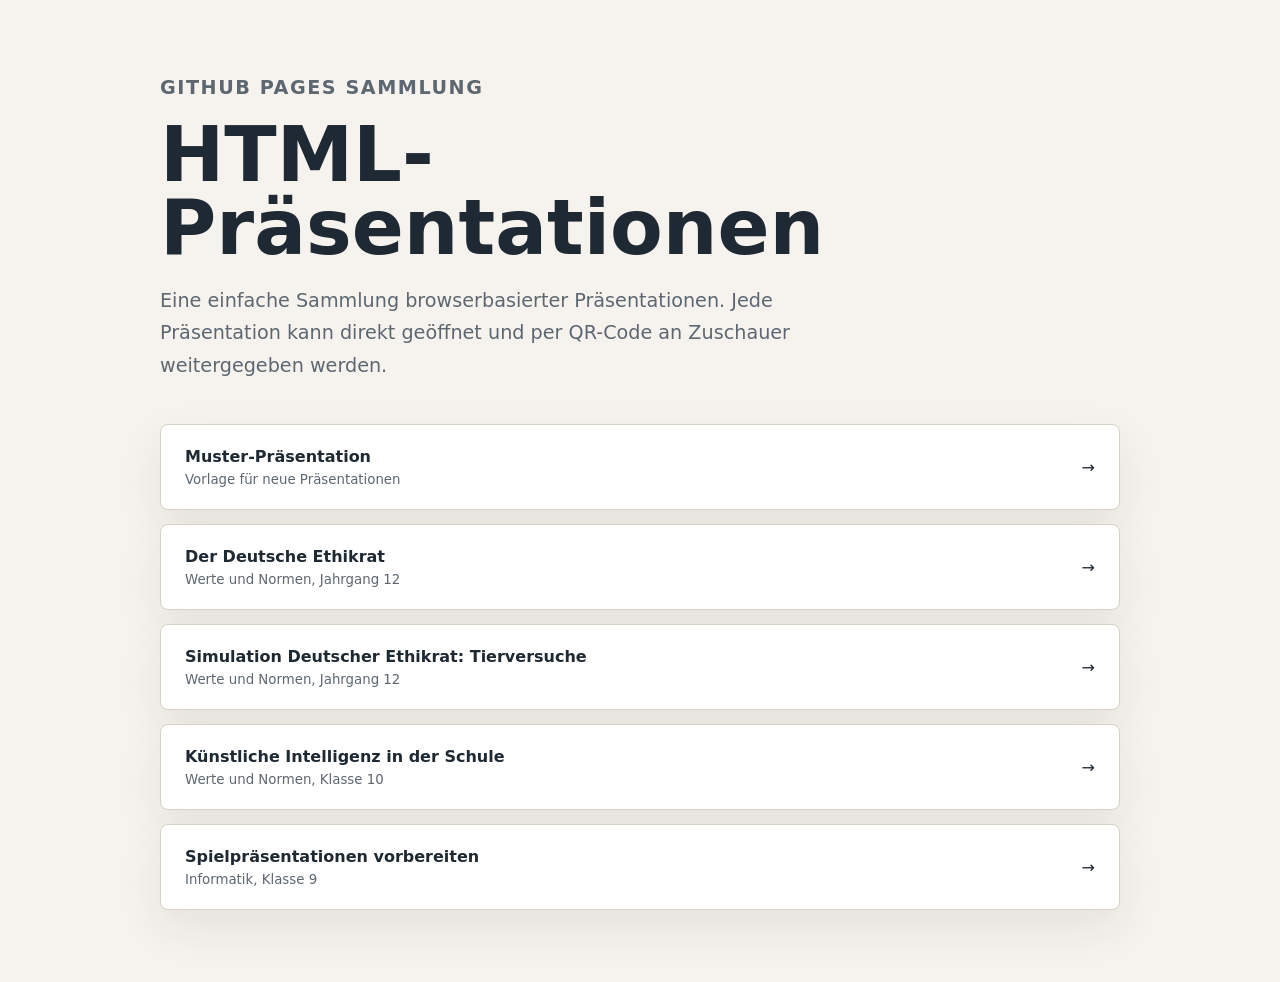
==== index.html @ 8528c641 "Add game presentation workshop deck" ====
<!doctype html>
<html lang="de">
  <head>
    <meta charset="utf-8">
    <meta name="viewport" content="width=device-width, initial-scale=1">
    <title>HTML-Präsentationen</title>
    <link rel="stylesheet" href="assets/styles.css">
  </head>
  <body class="home">
    <main class="home-shell">
      <section class="intro">
        <p class="eyebrow">GitHub Pages Sammlung</p>
        <h1>HTML-Präsentationen</h1>
        <p>
          Eine einfache Sammlung browserbasierter Präsentationen. Jede Präsentation
          kann direkt geöffnet und per QR-Code an Zuschauer weitergegeben werden.
        </p>
      </section>

      <section class="presentation-list" aria-label="Präsentationen">
        <a class="presentation-link" href="praesentationen/muster-praesentation/">
          <span>
            <strong>Muster-Präsentation</strong>
            <small>Vorlage für neue Präsentationen</small>
          </span>
          <span aria-hidden="true">→</span>
        </a>
        <a class="presentation-link" href="praesentationen/deutscher-ethikrat/">
          <span>
            <strong>Der Deutsche Ethikrat</strong>
            <small>Werte und Normen, Jahrgang 12</small>
          </span>
          <span aria-hidden="true">→</span>
        </a>
        <a class="presentation-link" href="praesentationen/ethikrat-tierversuche/">
          <span>
            <strong>Simulation Deutscher Ethikrat: Tierversuche</strong>
            <small>Werte und Normen, Jahrgang 12</small>
          </span>
          <span aria-hidden="true">→</span>
        </a>
        <a class="presentation-link" href="praesentationen/ki-in-der-schule/">
          <span>
            <strong>Künstliche Intelligenz in der Schule</strong>
            <small>Werte und Normen, Klasse 10</small>
          </span>
          <span aria-hidden="true">→</span>
        </a>
        <a class="presentation-link" href="praesentationen/spielpraesentation-klasse-9/">
          <span>
            <strong>Spielpräsentationen vorbereiten</strong>
            <small>Informatik, Klasse 9</small>
          </span>
          <span aria-hidden="true">→</span>
        </a>
      </section>
    </main>
  </body>
</html>
---- assets/styles.css ----
:root {
  color-scheme: light;
  --bg: #f6f3ee;
  --ink: #1f2933;
  --muted: #5d6772;
  --line: #d8d1c7;
  --panel: #ffffff;
  --accent: #0f766e;
  --accent-dark: #134e4a;
  --warm: #c2410c;
  --blue: #2563eb;
  --gold: #b45309;
}

* {
  box-sizing: border-box;
}

html,
body {
  margin: 0;
  min-height: 100%;
}

body {
  font-family:
    Inter, ui-sans-serif, system-ui, -apple-system, BlinkMacSystemFont, "Segoe UI",
    sans-serif;
  background: var(--bg);
  color: var(--ink);
}

a {
  color: inherit;
}

.home-shell {
  width: min(960px, calc(100% - 40px));
  margin: 0 auto;
  padding: 72px 0;
}

.intro {
  max-width: 720px;
}

.eyebrow {
  margin: 0 0 14px;
  color: var(--accent-dark);
  font-size: 0.82rem;
  font-weight: 800;
  letter-spacing: 0.08em;
  text-transform: uppercase;
}

h1,
h2,
h3,
p {
  margin-top: 0;
}

h1 {
  margin-bottom: 20px;
  font-size: clamp(2.7rem, 6vw, 5.8rem);
  line-height: 0.95;
}

.intro p {
  color: var(--muted);
  font-size: 1.2rem;
  line-height: 1.7;
}

.presentation-list {
  display: grid;
  gap: 14px;
  margin-top: 42px;
}

.presentation-link {
  display: flex;
  align-items: center;
  justify-content: space-between;
  gap: 24px;
  padding: 22px 24px;
  border: 1px solid var(--line);
  border-radius: 8px;
  background: var(--panel);
  text-decoration: none;
  box-shadow: 0 18px 45px rgb(31 41 51 / 8%);
}

.presentation-link strong,
.presentation-link small {
  display: block;
}

.presentation-link small {
  margin-top: 6px;
  color: var(--muted);
}

.home-actions {
  display: flex;
  flex-wrap: wrap;
  gap: 12px;
  margin-top: 32px;
}

.button-link {
  display: inline-flex;
  align-items: center;
  justify-content: center;
  min-height: 44px;
  padding: 0 18px;
  border-radius: 8px;
  background: var(--ink);
  color: #ffffff;
  font-weight: 800;
  text-decoration: none;
}

.button-link.secondary {
  border: 1px solid var(--line);
  background: #ffffff;
  color: var(--ink);
}

.deck {
  overflow: hidden;
}

.deck-ready [data-step] {
  opacity: 0;
  transform: translateY(16px);
  transition:
    opacity 220ms ease,
    transform 220ms ease;
}

.deck-ready [data-step].is-visible {
  opacity: 1;
  transform: translateY(0);
}

.slides {
  display: flex;
  width: 100vw;
  height: 100vh;
  overflow-x: auto;
  overflow-y: hidden;
  scroll-snap-type: x mandatory;
  scroll-behavior: smooth;
}

.slide {
  display: grid;
  flex: 0 0 100vw;
  min-width: 100vw;
  height: 100vh;
  padding: 7vh 8vw;
  scroll-snap-align: start;
}

.slide-inner {
  align-self: center;
  max-width: 980px;
}

.slide-inner.wide {
  max-width: 1180px;
}

.slide.center .slide-inner {
  justify-self: center;
  text-align: center;
}

.slide.title {
  background:
    linear-gradient(135deg, rgb(15 118 110 / 12%), transparent 40%),
    var(--bg);
}

.slide.content {
  background: #ffffff;
}

.slide.agenda {
  background: #ffffff;
}

.slide.image {
  grid-template-columns: minmax(0, 0.85fr) minmax(320px, 1.15fr);
  gap: 52px;
  align-items: center;
  background: #fff8ed;
}

.slide.split {
  grid-template-columns: minmax(0, 1.2fr) minmax(280px, 0.8fr);
  gap: 48px;
  align-items: center;
  background: #eef5f3;
}

.slide.quote {
  background: #1f2933;
  color: #ffffff;
}

.slide.qr {
  background:
    linear-gradient(135deg, rgb(194 65 12 / 10%), transparent 42%),
    #ffffff;
}

.slide h1 {
  max-width: 920px;
}

.slide h2 {
  margin-bottom: 24px;
  font-size: clamp(2rem, 4vw, 4.4rem);
  line-height: 1;
}

.slide p,
.slide li {
  color: var(--muted);
  font-size: clamp(1.1rem, 2vw, 1.8rem);
  line-height: 1.5;
}

.slide.quote p,
.slide.quote li {
  color: rgb(255 255 255 / 76%);
}

.lead {
  max-width: 820px;
  font-size: clamp(1.25rem, 2.1vw, 2rem);
}

.slide ul {
  display: grid;
  gap: 14px;
  padding-left: 1.2em;
}

.agenda-list {
  display: grid;
  gap: 14px;
  margin: 34px 0 0;
  padding: 0;
  list-style: none;
}

.agenda-list li {
  display: grid;
  grid-template-columns: 64px minmax(0, 1fr);
  gap: 18px;
  align-items: start;
  padding: 18px 0;
  border-top: 1px solid var(--line);
}

.agenda-list span {
  display: grid;
  place-items: center;
  width: 48px;
  height: 48px;
  border-radius: 999px;
  background: #e7f2f0;
  color: var(--accent-dark);
  font-weight: 900;
}

.agenda-list strong {
  display: block;
  color: var(--ink);
  font-size: clamp(1.2rem, 2vw, 1.8rem);
}

.agenda-list small {
  display: block;
  margin-top: 4px;
  color: var(--muted);
  font-size: clamp(1rem, 1.4vw, 1.2rem);
  line-height: 1.4;
}

.stat-grid {
  display: grid;
  grid-template-columns: repeat(3, minmax(0, 1fr));
  gap: 18px;
  margin-top: 34px;
}

.stat {
  min-height: 172px;
  padding: 24px;
  border-radius: 8px;
  background: var(--panel);
  box-shadow: 0 18px 45px rgb(31 41 51 / 9%);
}

.stat strong {
  display: block;
  color: var(--accent-dark);
  font-size: clamp(2rem, 3.5vw, 4rem);
  line-height: 1;
}

.stat span {
  display: block;
  margin-top: 16px;
  color: var(--muted);
  font-size: clamp(1rem, 1.5vw, 1.25rem);
  line-height: 1.35;
}

.image-panel {
  min-height: min(58vh, 520px);
  border-radius: 8px;
  background:
    linear-gradient(135deg, rgb(15 118 110 / 88%), rgb(37 99 235 / 78%)),
    repeating-linear-gradient(
      135deg,
      rgb(255 255 255 / 16%) 0,
      rgb(255 255 255 / 16%) 2px,
      transparent 2px,
      transparent 16px
    );
  box-shadow: 0 24px 60px rgb(31 41 51 / 16%);
}

.two-column {
  display: grid;
  grid-template-columns: repeat(2, minmax(0, 1fr));
  gap: 34px;
  margin-top: 34px;
}

.text-panel {
  padding: 26px;
  border-radius: 8px;
  background: #ffffff;
  box-shadow: 0 18px 45px rgb(31 41 51 / 9%);
}

.text-panel h3 {
  margin-bottom: 12px;
  font-size: clamp(1.35rem, 2vw, 2rem);
}

.text-panel p {
  font-size: clamp(1rem, 1.4vw, 1.2rem);
}

.quote-mark {
  margin-bottom: 24px;
  color: #fbbf24;
  font-size: clamp(4rem, 8vw, 8rem);
  font-weight: 900;
  line-height: 0.75;
}

.quote-text {
  max-width: 960px;
  color: #ffffff;
  font-size: clamp(2rem, 4.3vw, 4.8rem);
  line-height: 1.05;
}

.quote-source {
  margin-top: 28px;
  color: rgb(255 255 255 / 70%);
  font-size: clamp(1rem, 1.5vw, 1.35rem);
}

.note-box {
  border-left: 8px solid var(--accent);
  padding: 24px 28px;
  border-radius: 8px;
  background: #ffffff;
  box-shadow: 0 18px 45px rgb(31 41 51 / 10%);
}

.qr-placeholder {
  display: grid;
  place-items: center;
  aspect-ratio: 1;
  width: min(280px, 70vw);
  border: 3px dashed var(--line);
  border-radius: 8px;
  color: var(--muted);
  font-weight: 800;
  text-align: center;
}

.qr-content {
  display: grid;
  grid-template-columns: minmax(0, 1fr) minmax(240px, 320px);
  gap: 52px;
  align-items: center;
}

.deck-nav {
  position: fixed;
  right: 18px;
  bottom: 18px;
  display: flex;
  gap: 8px;
}

.deck-nav a {
  display: grid;
  place-items: center;
  width: 42px;
  height: 42px;
  border: 1px solid var(--line);
  border-radius: 999px;
  background: rgb(255 255 255 / 86%);
  color: var(--ink);
  font-size: 1.2rem;
  text-decoration: none;
}

.deck-nav a.is-active {
  border-color: var(--accent);
  background: var(--accent);
  color: #ffffff;
}

.slide-count {
  position: fixed;
  left: 18px;
  bottom: 24px;
  padding: 7px 11px;
  border-radius: 999px;
  background: rgb(255 255 255 / 86%);
  color: var(--muted);
  font-size: 0.82rem;
  font-weight: 800;
}

.speaker-notes {
  position: fixed;
  right: 18px;
  bottom: 76px;
  z-index: 20;
  display: none;
  width: min(480px, calc(100vw - 36px));
  max-height: min(42vh, 360px);
  overflow: auto;
  padding: 18px 20px;
  border: 1px solid rgb(31 41 51 / 18%);
  border-radius: 8px;
  background: rgb(255 255 255 / 94%);
  box-shadow: 0 22px 70px rgb(31 41 51 / 22%);
  color: var(--ink);
}

.speaker-notes strong {
  display: block;
  margin-bottom: 8px;
  color: var(--accent-dark);
  font-size: 0.8rem;
  letter-spacing: 0.08em;
  text-transform: uppercase;
}

.speaker-notes p {
  margin-bottom: 10px;
  color: var(--muted);
  font-size: 1rem;
  line-height: 1.45;
}

.notes-visible .slide.is-active .speaker-notes {
  display: block;
}

@media (max-width: 760px) {
  .home-shell {
    width: min(100% - 28px, 960px);
    padding: 42px 0;
  }

  .slide,
  .slide.split,
  .slide.image {
    grid-template-columns: 1fr;
    padding: 52px 24px;
  }

  .slide-inner {
    align-self: start;
  }

  .stat-grid,
  .two-column,
  .qr-content {
    grid-template-columns: 1fr;
  }

  .image-panel {
    min-height: 280px;
  }

  .deck-nav {
    right: 12px;
    bottom: 12px;
  }

  .deck-nav a {
    width: 36px;
    height: 36px;
    font-size: 1rem;
  }

  .speaker-notes {
    right: 12px;
    bottom: 62px;
    width: calc(100vw - 24px);
  }
}
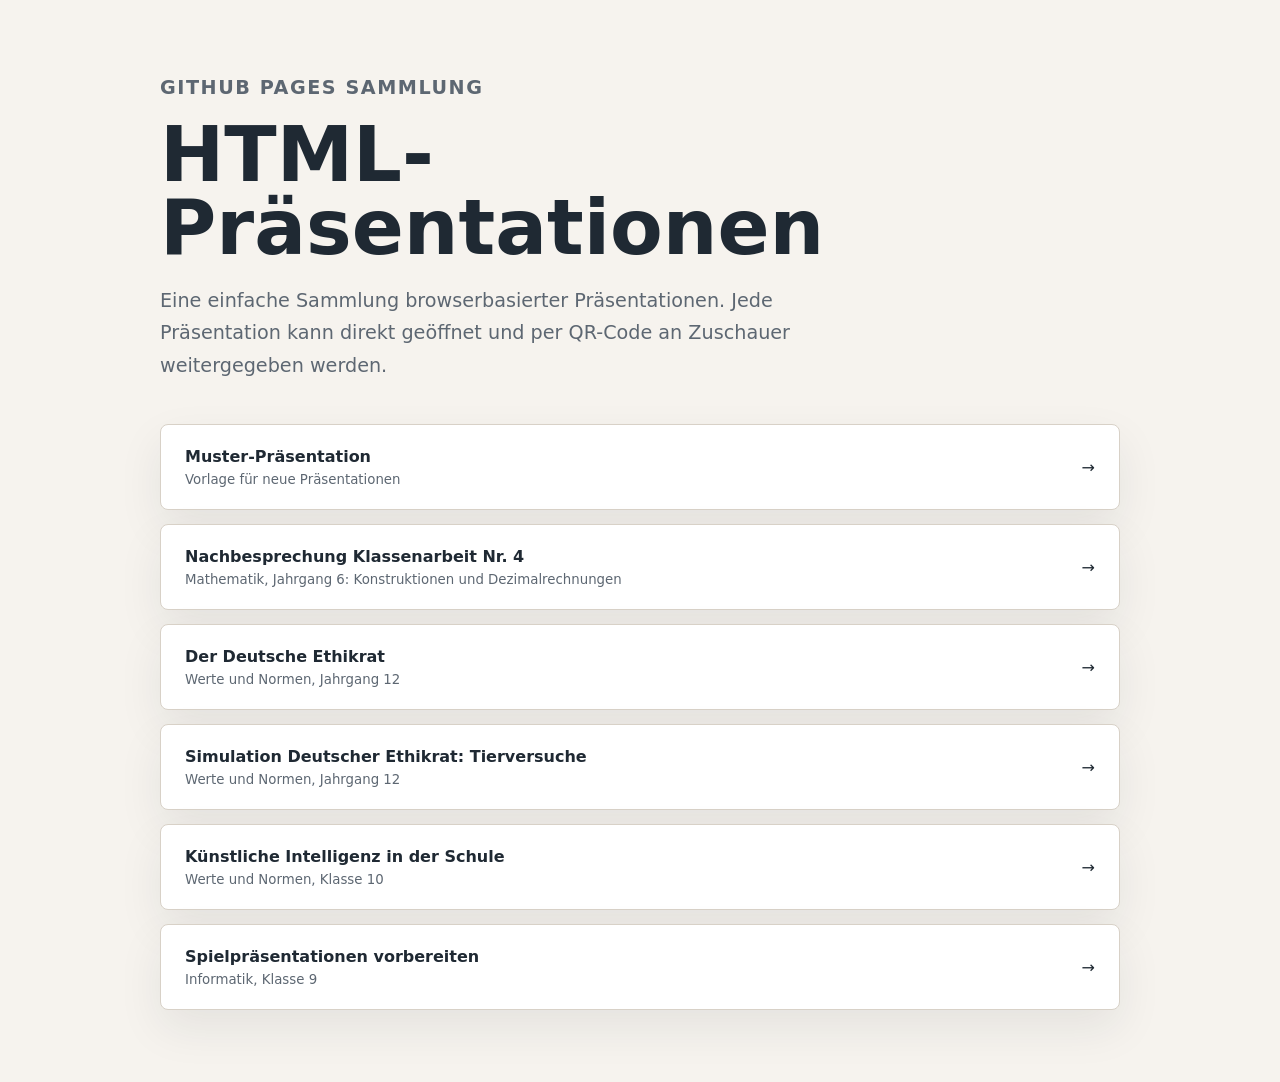
==== commit 11d6b319: "Add math exam review presentation" ====
--- a/index.html
+++ b/index.html
@@ -22,6 +22,13 @@
           <span>
             <strong>Muster-Präsentation</strong>
             <small>Vorlage für neue Präsentationen</small>
+          </span>
+          <span aria-hidden="true">→</span>
+        </a>
+        <a class="presentation-link" href="praesentationen/klausur-4-erwartungshorizont/">
+          <span>
+            <strong>Nachbesprechung Klassenarbeit Nr. 4</strong>
+            <small>Mathematik, Jahrgang 6: Konstruktionen und Dezimalrechnungen</small>
           </span>
           <span aria-hidden="true">→</span>
         </a>
--- a/assets/styles.css
+++ b/assets/styles.css
@@ -407,14 +407,28 @@
   align-items: center;
 }
 
-.deck-nav {
+.deck-nav-shell {
   position: fixed;
   right: 18px;
   bottom: 18px;
+  z-index: 16;
+  display: flex;
+  align-items: center;
+  gap: 8px;
+}
+
+.deck-nav {
   display: flex;
   gap: 8px;
-}
-
+  max-width: min(70vw, 520px);
+  overflow: hidden;
+  transition:
+    max-width 180ms ease,
+    opacity 180ms ease,
+    transform 180ms ease;
+}
+
+.deck-nav-toggle,
 .deck-nav a {
   display: grid;
   place-items: center;
@@ -426,6 +440,18 @@
   color: var(--ink);
   font-size: 1.2rem;
   text-decoration: none;
+}
+
+.deck-nav-toggle {
+  cursor: pointer;
+  font-weight: 900;
+}
+
+.nav-collapsed .deck-nav {
+  max-width: 0;
+  opacity: 0;
+  pointer-events: none;
+  transform: translateX(8px);
 }
 
 .deck-nav a.is-active {
@@ -510,11 +536,17 @@
     min-height: 280px;
   }
 
-  .deck-nav {
+  .deck-nav-shell {
     right: 12px;
     bottom: 12px;
   }
 
+  .deck-nav {
+    max-width: min(76vw, 360px);
+    overflow-x: auto;
+  }
+
+  .deck-nav-toggle,
   .deck-nav a {
     width: 36px;
     height: 36px;
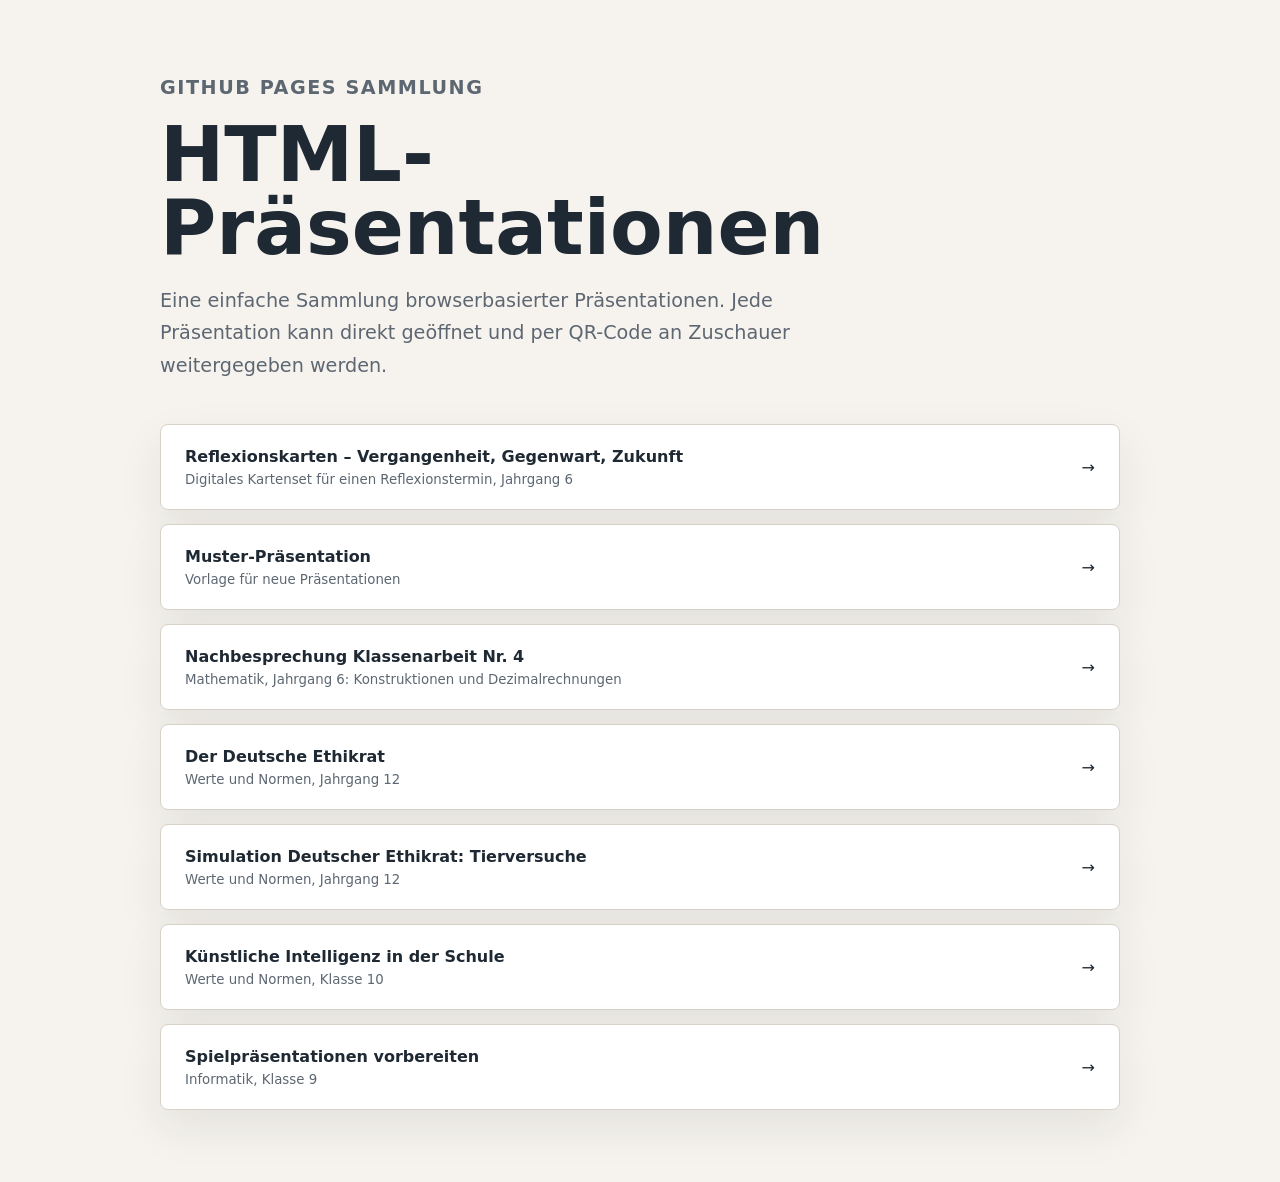
==== commit e7bd851e: "Add Reflexionskarten presentation and index link Add a new interactive presentation at praesentation" ====
--- a/index.html
+++ b/index.html
@@ -18,6 +18,13 @@
       </section>
 
       <section class="presentation-list" aria-label="Präsentationen">
+        <a class="presentation-link" href="praesentationen/reflexionskarten-jg6/">
+          <span>
+            <strong>Reflexionskarten – Vergangenheit, Gegenwart, Zukunft</strong>
+            <small>Digitales Kartenset für einen Reflexionstermin, Jahrgang 6</small>
+          </span>
+          <span aria-hidden="true">→</span>
+        </a>
         <a class="presentation-link" href="praesentationen/muster-praesentation/">
           <span>
             <strong>Muster-Präsentation</strong>
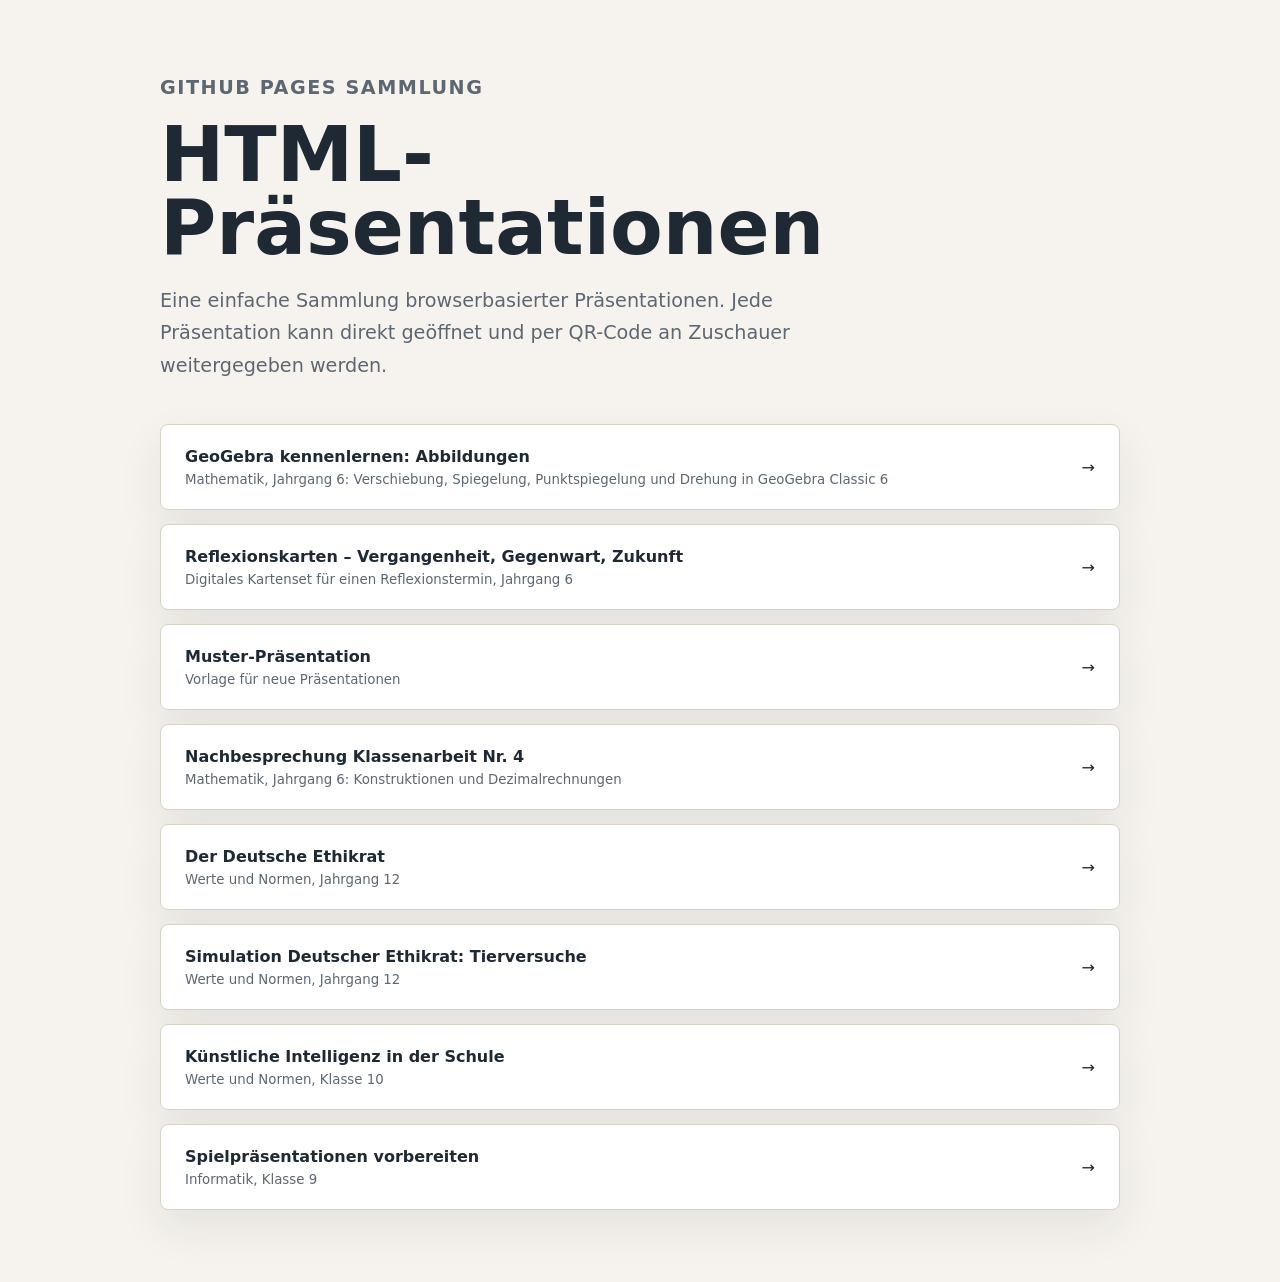
==== commit 6b7d0ea9: "Add GeoGebra transformations deck" ====
--- a/index.html
+++ b/index.html
@@ -18,6 +18,13 @@
       </section>
 
       <section class="presentation-list" aria-label="Präsentationen">
+        <a class="presentation-link" href="praesentationen/geogebra-abbildungen-klasse-6/">
+          <span>
+            <strong>GeoGebra kennenlernen: Abbildungen</strong>
+            <small>Mathematik, Jahrgang 6: Verschiebung, Spiegelung, Punktspiegelung und Drehung in GeoGebra Classic 6</small>
+          </span>
+          <span aria-hidden="true">→</span>
+        </a>
         <a class="presentation-link" href="praesentationen/reflexionskarten-jg6/">
           <span>
             <strong>Reflexionskarten – Vergangenheit, Gegenwart, Zukunft</strong>
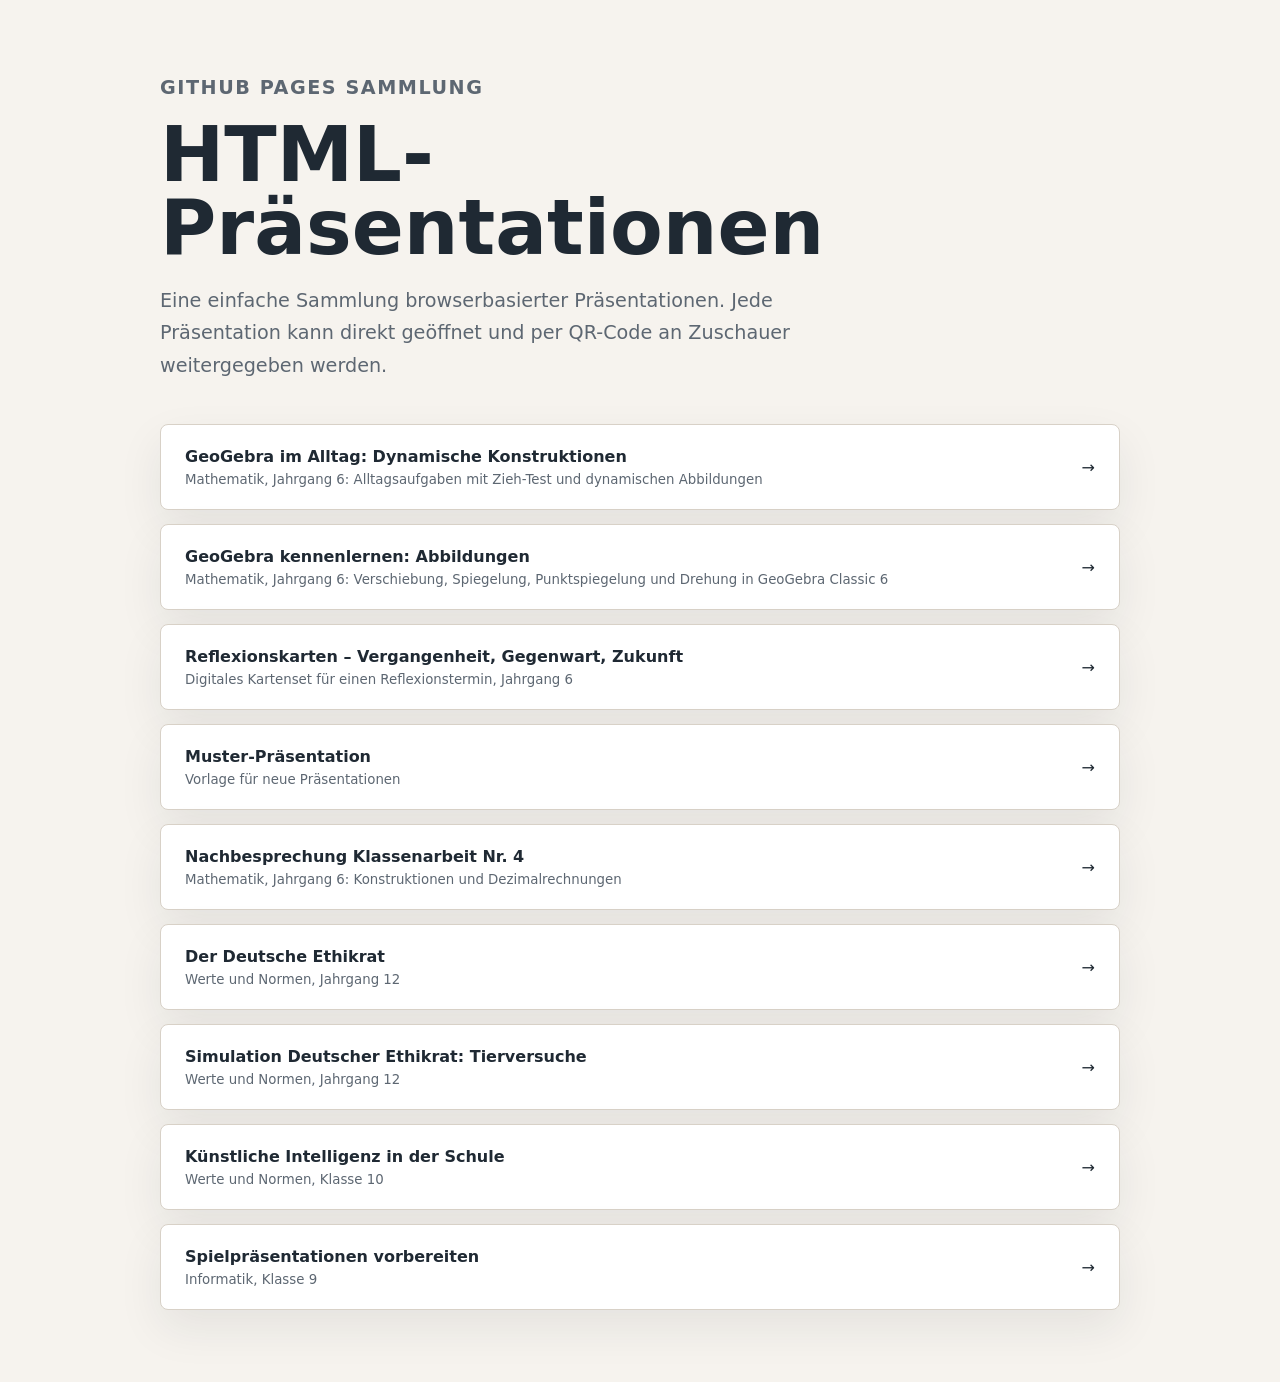
==== commit 48783453: "Add dynamic GeoGebra everyday tasks deck" ====
--- a/index.html
+++ b/index.html
@@ -18,6 +18,13 @@
       </section>
 
       <section class="presentation-list" aria-label="Präsentationen">
+        <a class="presentation-link" href="praesentationen/geogebra-alltag-dynamisch-klasse-6/">
+          <span>
+            <strong>GeoGebra im Alltag: Dynamische Konstruktionen</strong>
+            <small>Mathematik, Jahrgang 6: Alltagsaufgaben mit Zieh-Test und dynamischen Abbildungen</small>
+          </span>
+          <span aria-hidden="true">→</span>
+        </a>
         <a class="presentation-link" href="praesentationen/geogebra-abbildungen-klasse-6/">
           <span>
             <strong>GeoGebra kennenlernen: Abbildungen</strong>
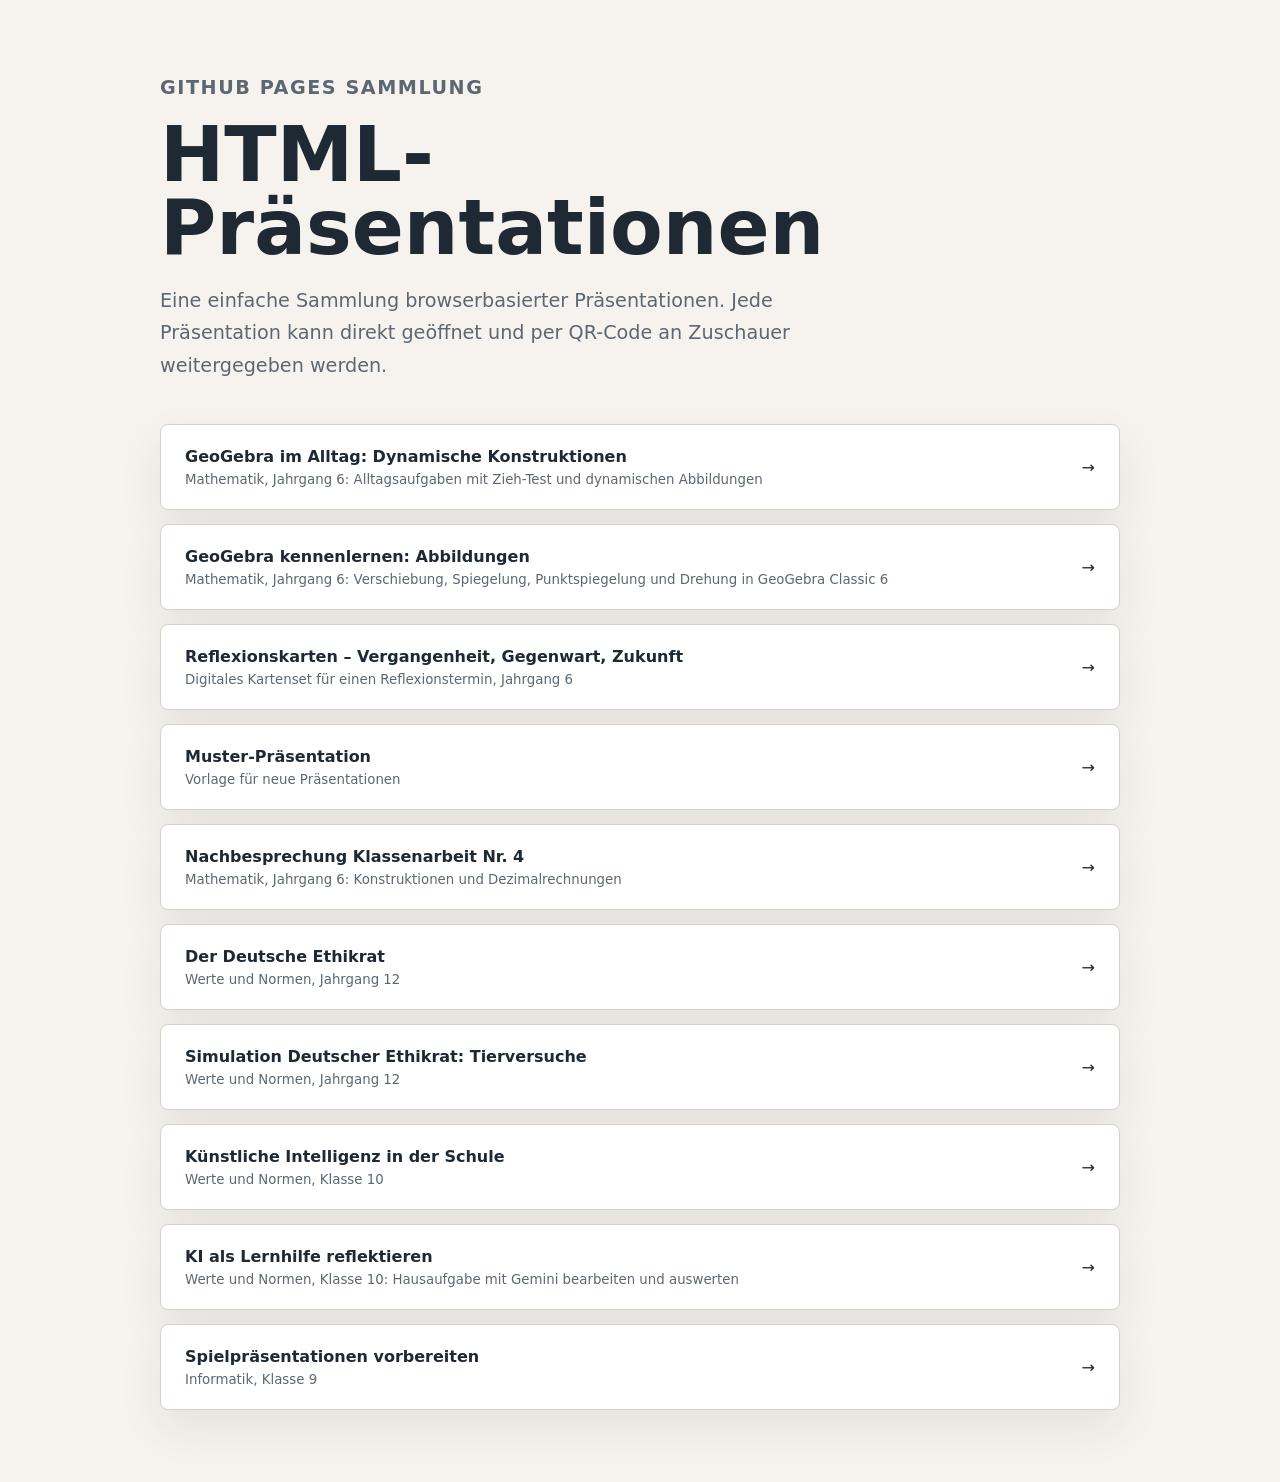
==== commit 4f8b5306: "Erstelle Präsentation zur KI-Hausaufgabenreflexion" ====
--- a/index.html
+++ b/index.html
@@ -74,6 +74,13 @@
           </span>
           <span aria-hidden="true">→</span>
         </a>
+        <a class="presentation-link" href="praesentationen/ki-hausaufgabe-reflexion/">
+          <span>
+            <strong>KI als Lernhilfe reflektieren</strong>
+            <small>Werte und Normen, Klasse 10: Hausaufgabe mit Gemini bearbeiten und auswerten</small>
+          </span>
+          <span aria-hidden="true">→</span>
+        </a>
         <a class="presentation-link" href="praesentationen/spielpraesentation-klasse-9/">
           <span>
             <strong>Spielpräsentationen vorbereiten</strong>
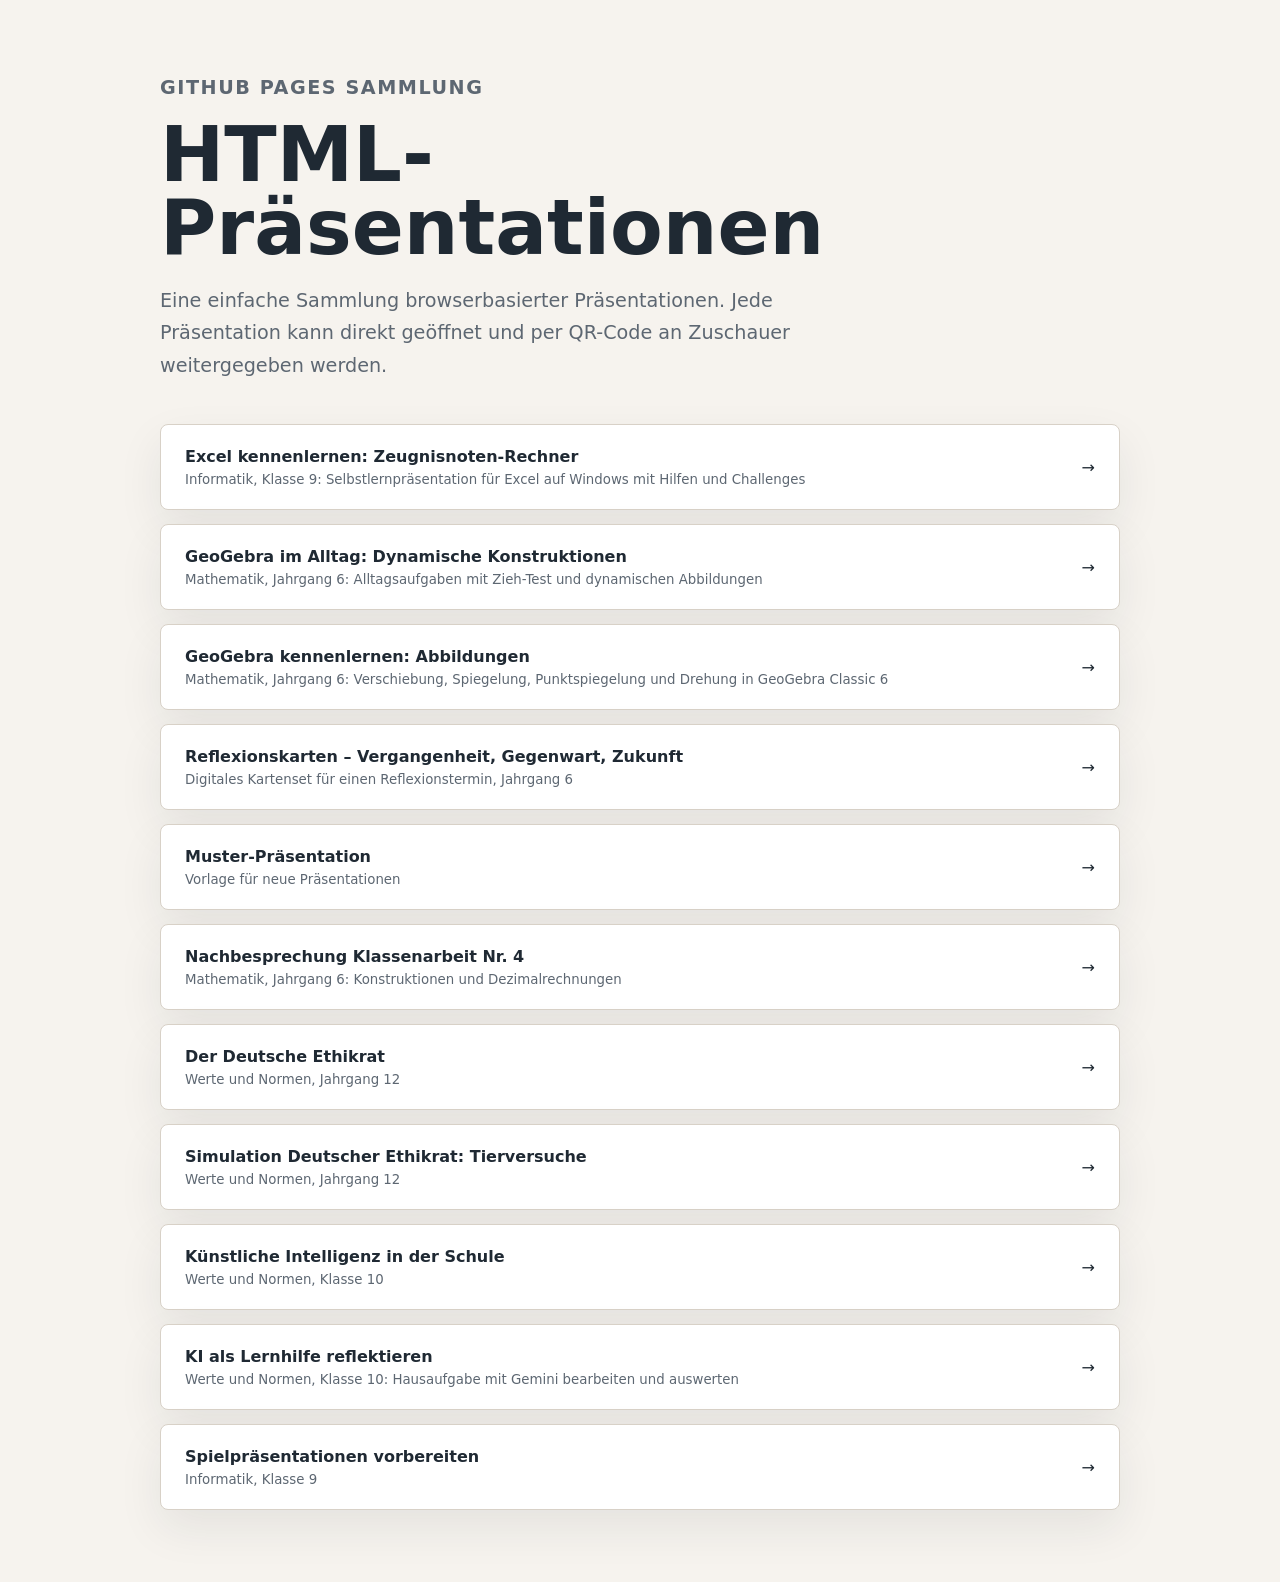
==== commit 133fa718: "Add Excel notenrechner self-learning deck" ====
--- a/index.html
+++ b/index.html
@@ -18,6 +18,13 @@
       </section>
 
       <section class="presentation-list" aria-label="Präsentationen">
+        <a class="presentation-link" href="praesentationen/excel-notenrechner-klasse-9/">
+          <span>
+            <strong>Excel kennenlernen: Zeugnisnoten-Rechner</strong>
+            <small>Informatik, Klasse 9: Selbstlernpräsentation für Excel auf Windows mit Hilfen und Challenges</small>
+          </span>
+          <span aria-hidden="true">→</span>
+        </a>
         <a class="presentation-link" href="praesentationen/geogebra-alltag-dynamisch-klasse-6/">
           <span>
             <strong>GeoGebra im Alltag: Dynamische Konstruktionen</strong>
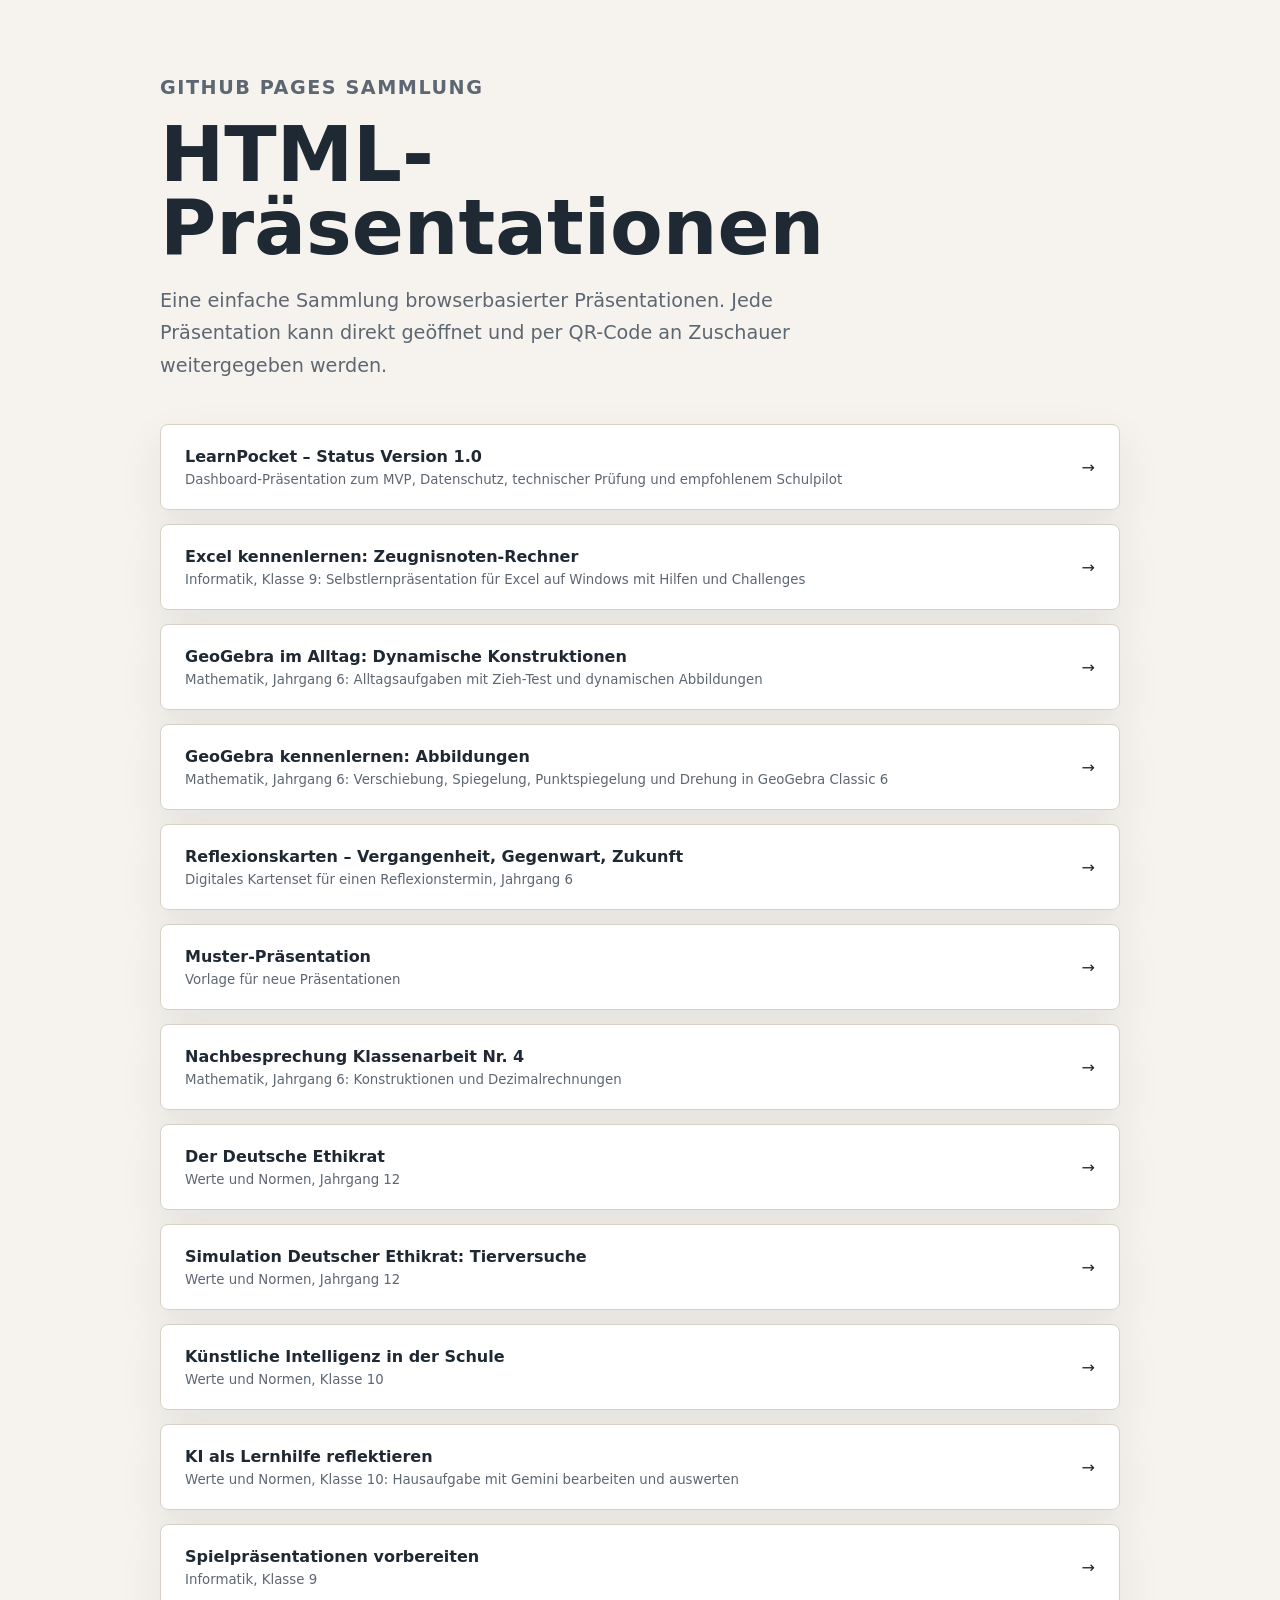
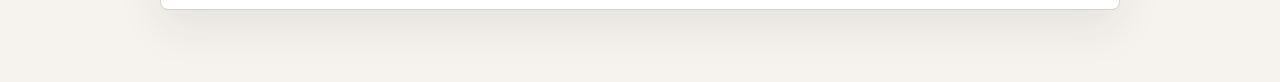
==== commit 238913d9: "Add Landestrost case and status deck Adds the new interactive historical case study for Landesverder" ====
--- a/index.html
+++ b/index.html
@@ -18,6 +18,13 @@
       </section>
 
       <section class="presentation-list" aria-label="Präsentationen">
+        <a class="presentation-link" href="praesentationen/learnpocket-status/">
+          <span>
+            <strong>LearnPocket – Status Version 1.0</strong>
+            <small>Dashboard-Präsentation zum MVP, Datenschutz, technischer Prüfung und empfohlenem Schulpilot</small>
+          </span>
+          <span aria-hidden="true">→</span>
+        </a>
         <a class="presentation-link" href="praesentationen/excel-notenrechner-klasse-9/">
           <span>
             <strong>Excel kennenlernen: Zeugnisnoten-Rechner</strong>
